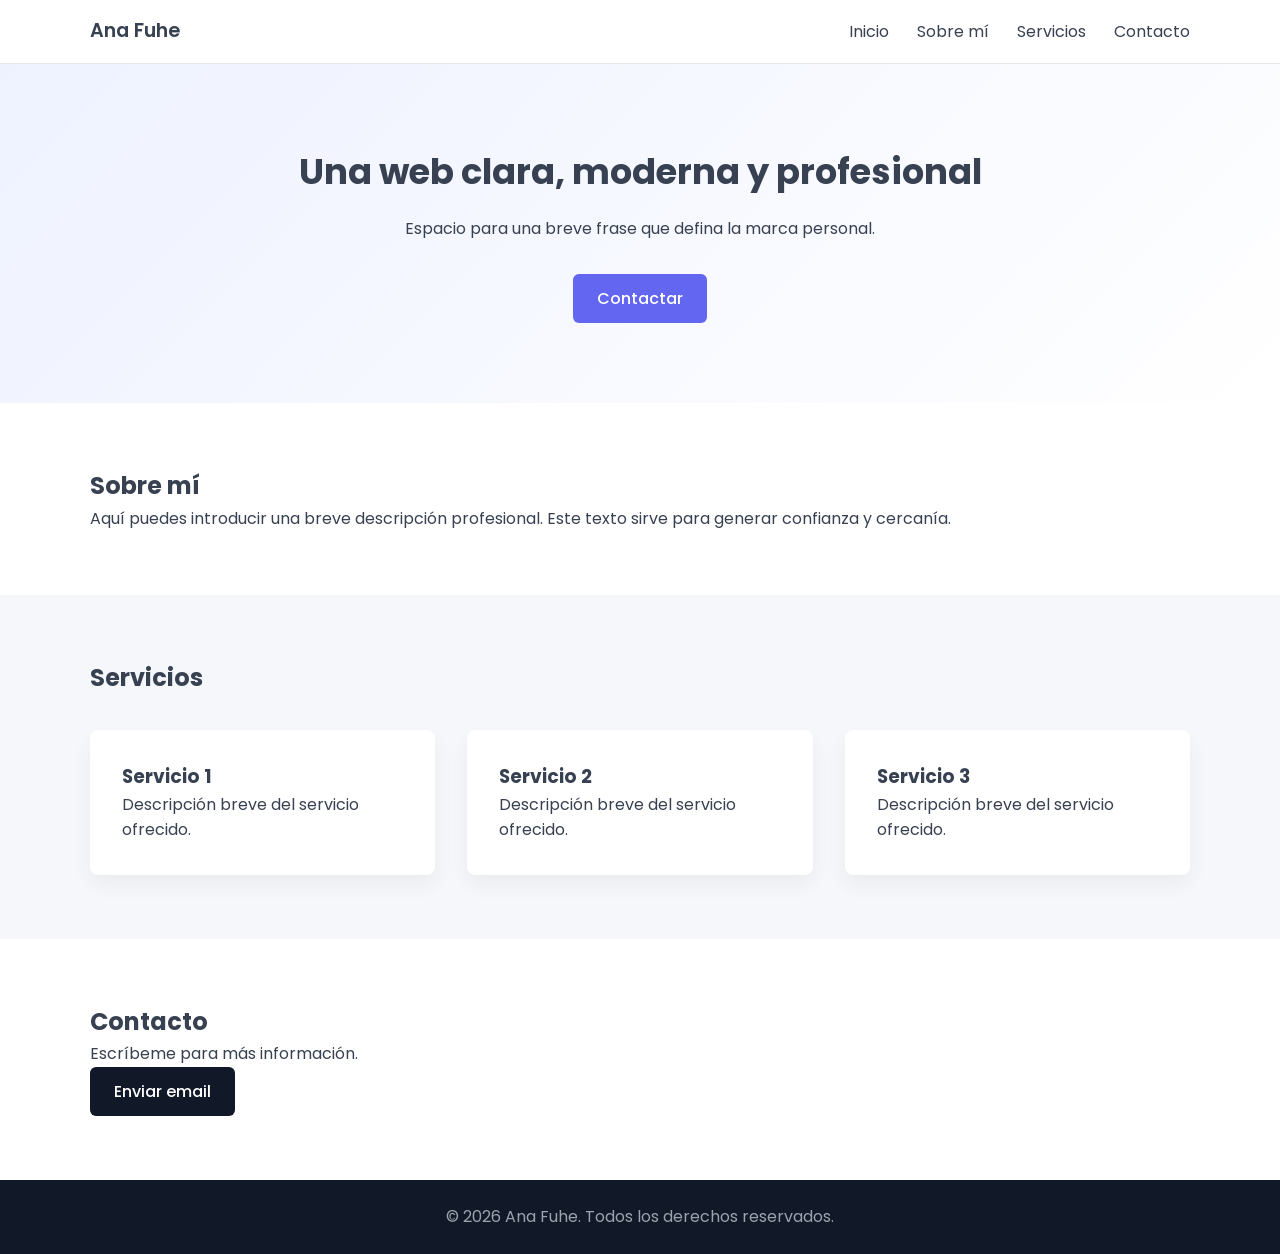
==== index.html @ 55e4b979 "First commit" ====
<!DOCTYPE html>
<html lang="es">
<head>
  <meta charset="UTF-8" />
  <meta name="viewport" content="width=device-width, initial-scale=1.0" />
  <title>Ana Fuhe</title>

  <!-- SEO básico -->
  <meta name="description" content="Página web oficial de Ana Fuhe" />

  <!-- CSS -->
  <link rel="stylesheet" href="styles.css" />

  <!-- Google Fonts -->
  <link rel="preconnect" href="https://fonts.googleapis.com">
  <link rel="preconnect" href="https://fonts.gstatic.com" crossorigin>
  <link href="https://fonts.googleapis.com/css2?family=Poppins:wght@300;400;600&display=swap" rel="stylesheet">
</head>
<body>

  <!-- Header -->
  <header class="header">
    <div class="container">
      <h1 class="logo">Ana Fuhe</h1>
      <nav class="nav">
        <a href="#inicio">Inicio</a>
        <a href="#sobre-mi">Sobre mí</a>
        <a href="#servicios">Servicios</a>
        <a href="#contacto">Contacto</a>
      </nav>
      <button class="menu-toggle" id="menuToggle">☰</button>
    </div>
  </header>

  <!-- Hero -->
  <section id="inicio" class="hero">
    <div class="container">
      <h2>Una web clara, moderna y profesional</h2>
      <p>Espacio para una breve frase que defina la marca personal.</p>
      <a href="#contacto" class="btn">Contactar</a>
    </div>
  </section>

  <!-- Sobre mí -->
  <section id="sobre-mi" class="section">
    <div class="container">
      <h2>Sobre mí</h2>
      <p>
        Aquí puedes introducir una breve descripción profesional.
        Este texto sirve para generar confianza y cercanía.
      </p>
    </div>
  </section>

  <!-- Servicios -->
  <section id="servicios" class="section alt">
    <div class="container">
      <h2>Servicios</h2>
      <div class="cards">
        <div class="card">
          <h3>Servicio 1</h3>
          <p>Descripción breve del servicio ofrecido.</p>
        </div>
        <div class="card">
          <h3>Servicio 2</h3>
          <p>Descripción breve del servicio ofrecido.</p>
        </div>
        <div class="card">
          <h3>Servicio 3</h3>
          <p>Descripción breve del servicio ofrecido.</p>
        </div>
      </div>
    </div>
  </section>

  <!-- Contacto -->
  <section id="contacto" class="section">
    <div class="container">
      <h2>Contacto</h2>
      <p>Escríbeme para más información.</p>
      <a href="mailto:contacto@anafuhe.com" class="btn secondary">
        Enviar email
      </a>
    </div>
  </section>

  <!-- Footer -->
  <footer class="footer">
    <div class="container">
      <p>© 2026 Ana Fuhe. Todos los derechos reservados.</p>
    </div>
  </footer>

  <!-- JS -->
  <script src="script.js"></script>
</body>
</html>
---- styles.css ----
:root {
  --primary: #1f2933;
  --accent: #6366f1;
  --bg: #ffffff;
  --bg-alt: #f5f7fa;
  --text: #374151;
}

* {
  box-sizing: border-box;
  margin: 0;
  padding: 0;
}

body {
  font-family: 'Poppins', sans-serif;
  color: var(--text);
  background: var(--bg);
  line-height: 1.6;
}

.container {
  width: 90%;
  max-width: 1100px;
  margin: auto;
}

.header {
  position: sticky;
  top: 0;
  background: #fff;
  border-bottom: 1px solid #e5e7eb;
  z-index: 1000;
}

.header .container {
  display: flex;
  align-items: center;
  justify-content: space-between;
  padding: 1rem 0;
}

.logo {
  font-weight: 600;
  font-size: 1.2rem;
}

.nav a {
  margin-left: 1.5rem;
  text-decoration: none;
  color: var(--text);
  font-weight: 400;
}

.nav a:hover {
  color: var(--accent);
}

.menu-toggle {
  display: none;
  font-size: 1.5rem;
  background: none;
  border: none;
  cursor: pointer;
}

.hero {
  background: linear-gradient(135deg, #eef2ff, #ffffff);
  padding: 5rem 0;
  text-align: center;
}

.hero h2 {
  font-size: 2.2rem;
  margin-bottom: 1rem;
}

.hero p {
  max-width: 600px;
  margin: auto;
  margin-bottom: 2rem;
}

.section {
  padding: 4rem 0;
}

.section.alt {
  background: var(--bg-alt);
}

.cards {
  display: grid;
  grid-template-columns: repeat(auto-fit, minmax(250px, 1fr));
  gap: 2rem;
  margin-top: 2rem;
}

.card {
  background: #fff;
  padding: 2rem;
  border-radius: 8px;
  box-shadow: 0 10px 20px rgba(0,0,0,0.05);
}

.btn {
  display: inline-block;
  padding: 0.75rem 1.5rem;
  background: var(--accent);
  color: #fff;
  border-radius: 6px;
  text-decoration: none;
  font-weight: 500;
}

.btn.secondary {
  background: #111827;
}

.footer {
  background: #111827;
  color: #9ca3af;
  text-align: center;
  padding: 1.5rem 0;
}

/* Responsive */
@media (max-width: 768px) {
  .nav {
    display: none;
    flex-direction: column;
    background: #fff;
    position: absolute;
    top: 70px;
    right: 5%;
    border: 1px solid #e5e7eb;
    padding: 1rem;
  }

  .nav.active {
    display: flex;
  }

  .menu-toggle {
    display: block;
  }
}
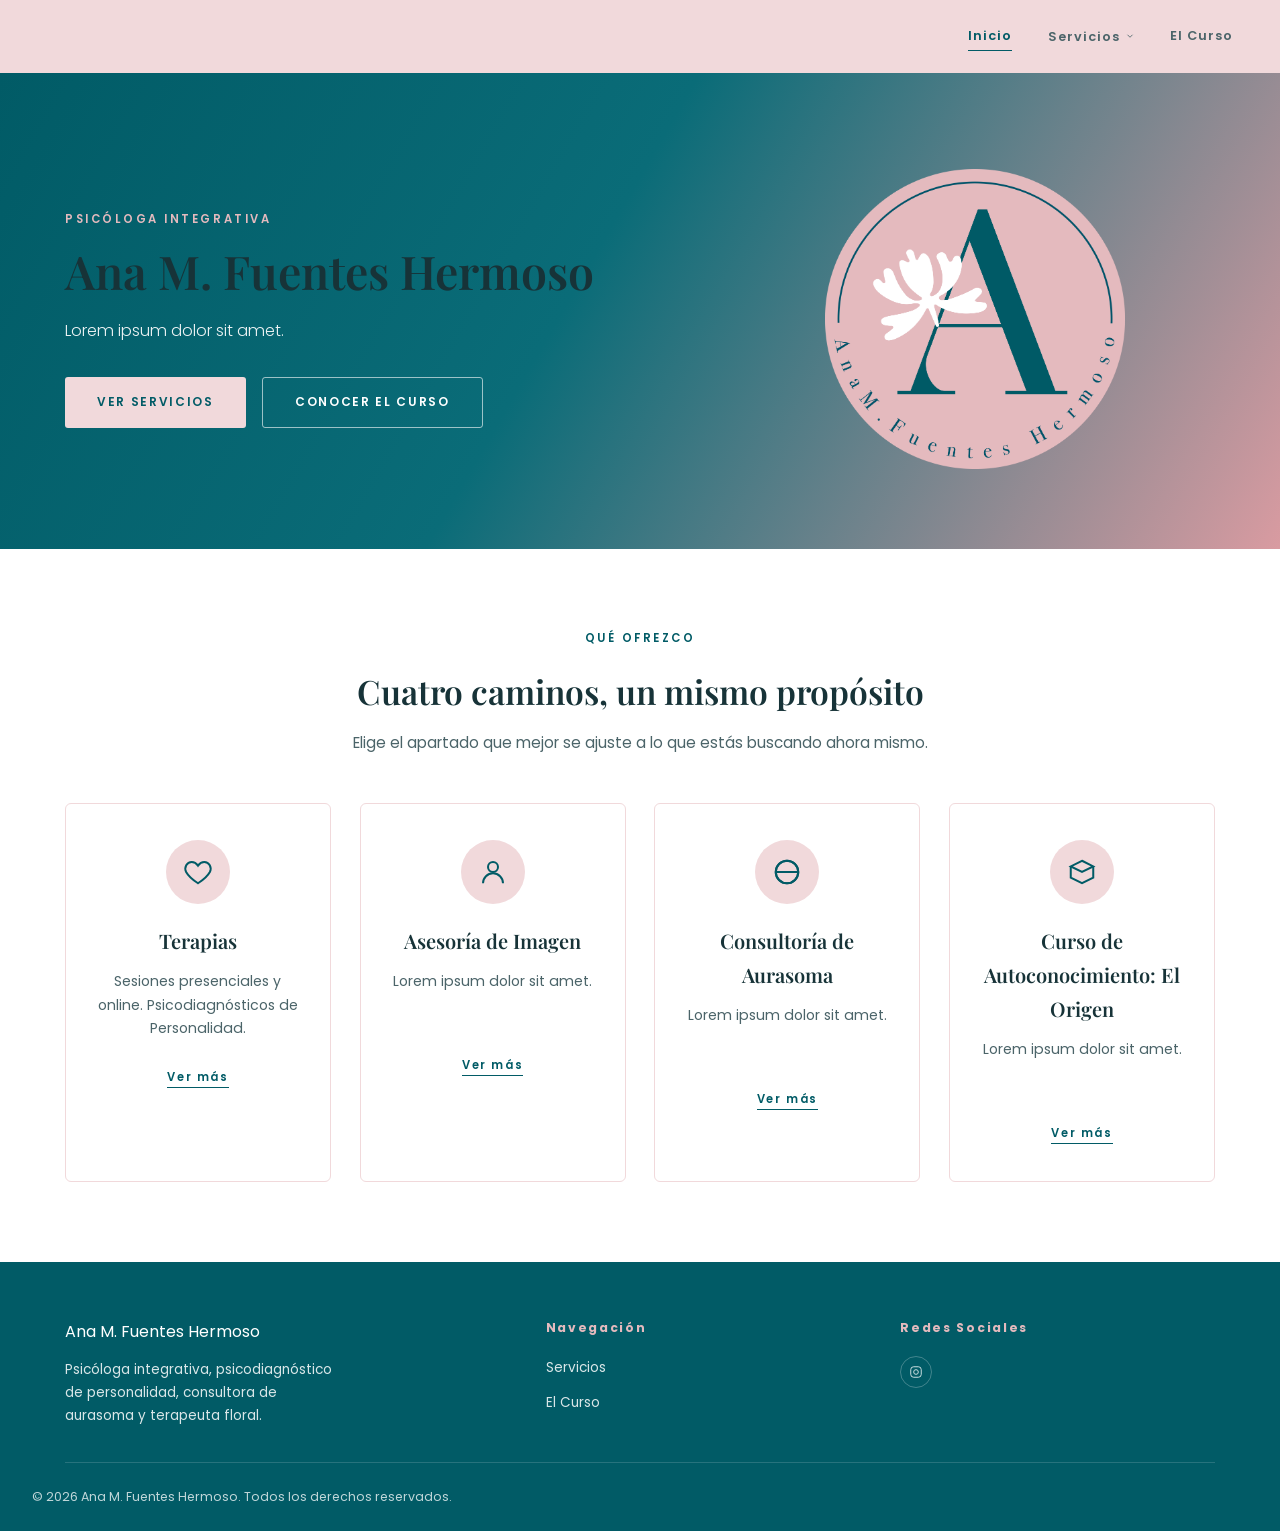
==== commit 89f12a4a: "Base code first commit Primera versión del código" ====
--- a/index.html
+++ b/index.html
@@ -1,97 +1,140 @@
-<!DOCTYPE html>
-<html lang="es">
-<head>
-  <meta charset="UTF-8" />
-  <meta name="viewport" content="width=device-width, initial-scale=1.0" />
-  <title>Ana Fuhe</title>
-
-  <!-- SEO básico -->
-  <meta name="description" content="Página web oficial de Ana Fuhe" />
-
-  <!-- CSS -->
-  <link rel="stylesheet" href="styles.css" />
-
-  <!-- Google Fonts -->
-  <link rel="preconnect" href="https://fonts.googleapis.com">
-  <link rel="preconnect" href="https://fonts.gstatic.com" crossorigin>
-  <link href="https://fonts.googleapis.com/css2?family=Poppins:wght@300;400;600&display=swap" rel="stylesheet">
-</head>
-<body>
-
-  <!-- Header -->
-  <header class="header">
-    <div class="container">
-      <h1 class="logo">Ana Fuhe</h1>
-      <nav class="nav">
-        <a href="#inicio">Inicio</a>
-        <a href="#sobre-mi">Sobre mí</a>
-        <a href="#servicios">Servicios</a>
-        <a href="#contacto">Contacto</a>
-      </nav>
-      <button class="menu-toggle" id="menuToggle">☰</button>
-    </div>
-  </header>
-
-  <!-- Hero -->
-  <section id="inicio" class="hero">
-    <div class="container">
-      <h2>Una web clara, moderna y profesional</h2>
-      <p>Espacio para una breve frase que defina la marca personal.</p>
-      <a href="#contacto" class="btn">Contactar</a>
-    </div>
-  </section>
-
-  <!-- Sobre mí -->
-  <section id="sobre-mi" class="section">
-    <div class="container">
-      <h2>Sobre mí</h2>
-      <p>
-        Aquí puedes introducir una breve descripción profesional.
-        Este texto sirve para generar confianza y cercanía.
-      </p>
-    </div>
-  </section>
-
-  <!-- Servicios -->
-  <section id="servicios" class="section alt">
-    <div class="container">
-      <h2>Servicios</h2>
-      <div class="cards">
-        <div class="card">
-          <h3>Servicio 1</h3>
-          <p>Descripción breve del servicio ofrecido.</p>
-        </div>
-        <div class="card">
-          <h3>Servicio 2</h3>
-          <p>Descripción breve del servicio ofrecido.</p>
-        </div>
-        <div class="card">
-          <h3>Servicio 3</h3>
-          <p>Descripción breve del servicio ofrecido.</p>
-        </div>
-      </div>
-    </div>
-  </section>
-
-  <!-- Contacto -->
-  <section id="contacto" class="section">
-    <div class="container">
-      <h2>Contacto</h2>
-      <p>Escríbeme para más información.</p>
-      <a href="mailto:contacto@anafuhe.com" class="btn secondary">
-        Enviar email
-      </a>
-    </div>
-  </section>
-
-  <!-- Footer -->
-  <footer class="footer">
-    <div class="container">
-      <p>© 2026 Ana Fuhe. Todos los derechos reservados.</p>
-    </div>
-  </footer>
-
-  <!-- JS -->
-  <script src="script.js"></script>
-</body>
-</html>
+<!DOCTYPE html>
+<html lang="es">
+<head>
+  <meta charset="UTF-8">
+  <meta name="viewport" content="width=device-width, initial-scale=1.0">
+  <title>Ana M. Fuentes Hermoso</title>
+  <link rel="stylesheet" href="assets/style.css">
+
+  <!-- Favicon de la pestaña del navegador --> 
+  <link rel="apple-touch-icon" sizes="180x180" href="./favicon/apple-touch-icon.png">
+  <link rel="icon" type="image/png" sizes="32x32" href="./favicon/favicon-32x32.png">
+  <link rel="icon" type="image/png" sizes="16x16" href="./favicon/favicon-16x16.png">
+  <link rel="manifest" href="./favicon/site.webmanifest">
+</head>
+<body>
+
+<header>
+  <nav class="nav">
+    <!-- <a href="index.html" class="logo">Ana M. Fuentes Hermoso</a> -->
+    <a href="index.html" class="logo-slot" aria-label="Inicio"></a>
+    <span class="logo-icon"><svg viewBox="0 0 40 40" width="30" height="30"></svg></span>
+
+    <ul class="nav-links" id="navLinks">
+      <li class="active"><a href="index.html">Inicio</a></li>
+      <li class="has-dropdown">
+        <a href="servicios.html">Servicios <svg viewBox="0 0 24 24" stroke="currentColor" stroke-width="2" fill="none"><path d="M6 9l6 6 6-6"/></svg></a>
+        <ul class="dropdown">
+          <li><a href="terapias.html">Terapias</a></li>
+          <li><a href="asesoria-imagen.html">Asesoría de Imagen</a></li>
+          <li><a href="aurasoma.html">Consultoría de Aurasoma</a></li>
+        </ul>
+      </li>
+      <li><a href="curso.html">El Curso</a></li>
+      <!-- <li><a href="#contacto">Contacto</a></li> -->
+    </ul>
+    <button class="burger" id="burger"><span></span><span></span><span></span></button>
+  </nav>
+</header>
+
+<!-- HERO INICIO-->
+<section class="home-hero">
+  <div class="home-hero-inner">
+    <div>
+      <span class="eyebrow" style="color:var(--pink);">Psicóloga integrativa</span>
+      <h1>Ana M. Fuentes Hermoso </h1>
+      <p>Lorem ipsum dolor sit amet.</p>
+      <div class="hero-actions">
+        <a href="servicios.html" class="btn btn-light">Ver Servicios</a>
+        <a href="curso.html" class="btn btn-outline">Conocer El Curso</a>
+      </div>
+    </div>
+    <div class="hero-art">
+      <!-- LOGO EN PÁGINA DE INICIO -->
+      <!--<svg viewBox="0 0 300 300" width="80%">-->
+        <div class="hero-logo">
+          <img src="./assets/Logo.png" class="logo-img"></img>
+        </div>
+        
+        <!-- <circle cx="150" cy="150" r="120" fill="none" stroke="#FFFFFF" stroke-width="1" opacity=".5"/>
+        <circle cx="150" cy="150" r="85" fill="none" stroke="#E4BABE" stroke-width="1.5" opacity=".8"/>
+        <circle cx="150" cy="150" r="50" fill="#E4BABE" opacity=".9"/>
+        <circle cx="150" cy="150" r="20" fill="#FFFFFF"/> -->
+      <!-- </svg> -->
+    </div>
+  </div>
+</section>
+
+<!-- QUÉ OFREZCO -->
+<section>
+  <div class="section-title">
+    <span class="eyebrow">Qué ofrezco</span>
+    <h2>Cuatro caminos, un mismo propósito</h2>
+    <p>Elige el apartado que mejor se ajuste a lo que estás buscando ahora mismo.</p>
+  </div>
+  <div class="cards-grid">
+    <div class="service-card">
+      <div class="service-icon"><svg viewBox="0 0 24 24"><path d="M12 21s-7-4.5-9.5-9C.7 8.4 3 4 7 4c2 0 3.6 1 5 3 1.4-2 3-3 5-3 4 0 6.3 4.4 4.5 8-2.5 4.5-9.5 9-9.5 9z"/></svg></div>
+      <h3>Terapias</h3>
+      <p>Sesiones presenciales y online. Psicodiagnósticos de Personalidad.</p>
+      <a href="terapias.html" class="link">Ver más</a>
+    </div>
+    <div class="service-card">
+      <div class="service-icon"><svg viewBox="0 0 24 24"><circle cx="12" cy="8" r="4"/><path d="M4 21c0-4.4 3.6-8 8-8s8 3.6 8 8"/></svg></div>
+      <h3>Asesoría de Imagen</h3>
+      <p>Lorem ipsum dolor sit amet.</p>
+      <a href="asesoria-imagen.html" class="link">Ver más</a>
+    </div>
+    <div class="service-card">
+      <div class="service-icon"><svg viewBox="0 0 24 24"><circle cx="12" cy="12" r="9"/><path d="M12 3a9 9 0 0 1 0 18 9 9 0 0 1 0-18z"/><path d="M3 12h18"/></svg></div>
+      <h3>Consultoría de Aurasoma</h3>
+      <p>Lorem ipsum dolor sit amet.</p>
+      <a href="aurasoma.html" class="link">Ver más</a>
+    </div>
+    <div class="service-card">
+      <div class="service-icon"><svg viewBox="0 0 24 24"><path d="M12 3l9 4.5-9 4.5-9-4.5L12 3z"/><path d="M3 7.5v9L12 21l9-4.5v-9"/></svg></div>
+      <h3>Curso de Autoconocimiento: El Origen</h3>
+      <p>Lorem ipsum dolor sit amet.</p>
+      <a href="curso.html" class="link">Ver más</a>
+    </div>
+  </div>
+</section>
+
+<!-- CTA -->
+<!-- <section class="cta-banner" id="contacto">
+  <h2>¿No sabes por dónde empezar?</h2>
+  <p>Escríbenos y te ayudamos a encontrar el servicio que mejor se adapta a tu momento actual.</p>
+  <a href="mailto:hola@nombreespacio.com" class="btn btn-light">Escríbenos</a>
+</section> -->
+
+<!-- PIE DE PÁGINA -->
+<footer>
+  <div class="footer-grid">
+    <div class="footer-brand">
+      <div class="logo">Ana M. Fuentes Hermoso </div>
+      <p>Psicóloga integrativa, psicodiagnóstico de personalidad, consultora de aurasoma y terapeuta floral.</p>
+    </div>
+    <div class="foot-col">
+      <h4>Navegación</h4>
+      <a href="servicios.html">Servicios</a>
+      <a href="curso.html">El Curso</a>
+      <!-- <a href="#contacto">Contacto</a> -->
+    </div>
+    <div class="foot-col">
+      <h4>Redes Sociales</h4>
+      <div class="foot-social">
+        <a href="https://www.instagram.com/anafuhe.psicologa.integrativa/" aria-label="Instagram"><svg viewBox="0 0 24 24" stroke-width="1.6"><rect x="3" y="3" width="18" height="18" rx="5"/><circle cx="12" cy="12" r="4"/></svg></a>
+      </div>
+    </div>
+  </div>
+  <div class="foot-bottom">
+    <span>&copy; 2026 Ana M. Fuentes Hermoso. Todos los derechos reservados.</span>
+    <!-- <div class="foot-social">
+      <a href="#" aria-label="Instagram"><svg viewBox="0 0 24 24" stroke-width="1.6"><rect x="3" y="3" width="18" height="18" rx="5"/><circle cx="12" cy="12" r="4"/></svg></a>
+    </div> -->
+  </div>
+</footer>
+
+<script src="assets/script.js"></script>
+</body>
+</html>
--- a/assets/style.css
+++ b/assets/style.css
@@ -0,0 +1,906 @@
+@import url('https://fonts.googleapis.com/css2?family=Playfair+Display:ital,wght@0,500;0,600;1,500&family=Poppins:wght@300;400;500;600&display=swap');
+
+:root {
+  --teal: #015B66;
+  --pink: #E4BABE;
+  --white: #FFFFFF;
+  --pink-soft: #F1D9DB;
+  --pink-deep: #D99BA1;
+  --ink: #173338;
+  --ink-soft: #4B6469;
+  --font-serif: 'Playfair Display', Georgia, serif;
+  --font-sans: 'Poppins', 'Segoe UI', Arial, sans-serif;
+}
+
+* {
+  box-sizing: border-box;
+  margin: 0;
+  padding: 0;
+}
+
+html {
+  scroll-behavior: smooth;
+}
+
+body {
+  font-family: var(--font-sans);
+  color: var(--ink);
+  background: var(--white);
+  line-height: 1.7;
+  overflow-x: hidden;
+}
+
+.logo-img {
+  width: 300px;
+  height: 300px;
+  float: left;
+  margin-left: 5%;
+  /* margin-top: 4.5px; */
+  /* margin-bottom: auto; */
+}
+
+/* img, */
+svg {
+  display: block;
+  max-width: 100%;
+}
+
+a {
+  text-decoration: none;
+  color: inherit;
+}
+
+ul {
+  list-style: none;
+}
+
+button {
+  font-family: inherit;
+  cursor: pointer;
+  border: none;
+}
+
+h1,
+h2,
+h3 {
+  font-family: var(--font-serif);
+  font-weight: 600;
+  color: var(--ink);
+}
+
+.wrap {
+  max-width: 1150px;
+  margin: 0 auto;
+  padding: 0 2rem;
+}
+
+.eyebrow {
+  letter-spacing: .22em;
+  font-size: .72rem;
+  font-weight: 600;
+  color: var(--teal);
+  text-transform: uppercase;
+  display: block;
+  margin-bottom: .9rem;
+}
+
+.btn {
+  display: inline-flex;
+  align-items: center;
+  gap: .5rem;
+  padding: .9rem 2rem;
+  border-radius: 3px;
+  font-size: .75rem;
+  letter-spacing: .14em;
+  text-transform: uppercase;
+  font-weight: 600;
+  transition: all .25s ease;
+}
+
+.btn-primary {
+  background: var(--teal);
+  color: var(--white);
+}
+
+.btn-primary:hover {
+  background: #023f47;
+  transform: translateY(-2px);
+}
+
+.btn-light {
+  background: var(--pink-soft);
+  color: var(--teal);
+}
+
+.btn-light:hover {
+  background: var(--teal);
+  color: var(--white);
+}
+
+.btn-outline {
+  background: transparent;
+  color: var(--white);
+  border: 1px solid rgba(255, 255, 255, .6);
+}
+
+.btn-outline:hover {
+  background: var(--white);
+  color: var(--teal);
+}
+
+/* ===== HEADER / NAV ===== */
+header {
+  background: var(--pink-soft);
+  position: sticky;
+  top: 0;
+  z-index: 100;
+  height: var(--header-h);
+  display: flex;
+  align-items: center;
+}
+
+.nav {
+  display: flex;
+  align-items: center;
+  justify-content: space-between;
+  width: 100%;
+  max-width: 1250px;
+  margin: 0 auto;
+  padding: 1.2rem 2rem;
+}
+
+/* .logo {
+  font-family: var(--font-serif);
+  font-size: 1.5rem;
+  letter-spacing: .06em;
+  color: var(--teal);
+} */
+
+/* Header logo in all pages */
+#logo { 
+  width: 50px;
+  /* height: 81px; */
+  float: left;
+  /* margin-left: 5%; */
+  margin-top: 4.5px;
+  margin-bottom: auto;
+}
+
+/************************************************************************************* new part */
+ /* Logo: empty at the top of the page, appears only once scrolled past the hero */
+.logo-slot {
+    display: flex;
+    align-items: center;
+    min-width: 40px;
+    min-height: 34px;
+}
+
+.logo-slot .logo-icon {
+    display: flex;
+    align-items: center;
+    opacity: 0;
+    transform: scale(.8);
+    transition: opacity .3s ease, transform .3s ease;
+}
+
+header.scrolled .logo-slot .logo-icon {
+    opacity: 1;
+    transform: scale(1);
+}
+/************************************************************************************* end new part */
+
+.nav-links {
+  display: flex;
+  align-items: center;
+  gap: 2.2rem;
+  font-size: .8rem;
+  letter-spacing: .08em;
+  font-weight: 600;
+  color: var(--ink-soft);
+}
+
+.nav-links>li {
+  position: relative;
+}
+
+.nav-links a {
+  position: relative;
+  padding: .4rem 0;
+}
+
+.nav-links>li>a::after {
+  content: '';
+  position: absolute;
+  left: 0;
+  bottom: 0;
+  width: 0;
+  height: 1px;
+  background: var(--teal);
+  transition: width .25s ease;
+}
+
+.nav-links>li>a:hover::after,
+.nav-links>li.active>a::after {
+  width: 100%;
+}
+
+.nav-links>li.active>a {
+  color: var(--teal);
+}
+
+.has-dropdown>a {
+  display: flex;
+  align-items: center;
+  gap: .3rem;
+}
+
+.has-dropdown>a svg {
+  width: 10px;
+  height: 10px;
+  transition: transform .2s;
+}
+
+.dropdown {
+  position: absolute;
+  top: 100%;
+  left: 0;
+  background: var(--white);
+  min-width: 230px;
+  border-radius: 6px;
+  box-shadow: 0 18px 40px rgba(1, 91, 102, .15);
+  padding: .6rem;
+  opacity: 0;
+  visibility: hidden;
+  transform: translateY(8px);
+  transition: opacity .2s ease, visibility .2s ease, transform .2s ease;
+}
+
+/* Desktop dropdown visibility is now controlled purely via JS (mouseenter/mouseleave
+  adding/removing .open) instead of :hover — hovering re-triggered right after a
+  page navigation because the cursor stayed over the same spot in the fixed header. */
+.has-dropdown.open>.dropdown {
+  opacity: 1;
+  visibility: visible;
+  transform: translateY(0);
+}
+
+.has-dropdown:open>a svg {
+  transform: rotate(180deg);
+}
+
+.dropdown li a {
+  display: block;
+  padding: .7rem .9rem;
+  border-radius: 4px;
+  font-size: .8rem;
+  color: var(--ink);
+}
+
+.dropdown li a:hover {
+  background: var(--pink-soft);
+  color: var(--teal);
+}
+
+.burger {
+  display: none;
+  flex-direction: column;
+  gap: 5px;
+  /* background: none; */
+  padding: .5rem;
+  margin: -.5rem;
+}
+/* NEW PART************************************************************************ */
+.burger span {
+  width: 24px;
+  height: 2px;
+  background: var(--teal);
+  display: block;
+  transition: transform .25s ease, opacity .25s ease;
+}
+
+.burger.open span:nth-child(1) {
+    transform: translateY(7px) rotate(45deg);
+}
+
+.burger.open span:nth-child(2) {
+    opacity: 0;
+}
+
+.burger.open span:nth-child(3) {
+    transform: translateY(-7px) rotate(-45deg);
+}
+/* END NEW PART************************************************************************ */
+
+/* ===== PAGE HERO (interior pages) ===== */
+.page-hero {
+  background: linear-gradient(120deg, var(--teal) 0%, #0a6c78 55%, var(--pink-deep) 100%);
+  color: var(--white);
+  padding: 4.5rem 2rem 4rem;
+  text-align: center;
+}
+
+.breadcrumb {
+  font-size: .75rem;
+  letter-spacing: .06em;
+  opacity: .85;
+  margin-bottom: 1rem;
+  display: flex;
+  justify-content: center;
+  gap: .5rem;
+}
+
+.breadcrumb a {
+  border-bottom: 1px solid rgba(255, 255, 255, .4);
+}
+
+.page-hero h1 {
+  font-size: 2.5rem;
+  margin-bottom: .9rem;
+}
+
+.page-hero p {
+  max-width: 560px;
+  margin: 0 auto;
+  opacity: .92;
+  font-weight: 300;
+}
+
+/* ===== HOME HERO ===== */
+.home-hero {
+  position: relative;
+  background: linear-gradient(120deg, var(--teal) 0%, #0a6c78 45%, var(--pink-deep) 100%);
+  color: var(--white);
+  padding: 6rem 2rem 5rem;
+  overflow: hidden;
+}
+
+.home-hero-inner {
+  max-width: 1150px;
+  margin: 0 auto;
+  display: grid;
+  grid-template-columns: 1.1fr .9fr;
+  align-items: center;
+  gap: 3rem;
+}
+
+.home-hero h1 {
+  font-size: 2.9rem;
+  line-height: 1.2;
+  margin-bottom: 1.1rem;
+}
+
+.home-hero p {
+  font-size: 1.02rem;
+  opacity: .92;
+  font-weight: 300;
+  margin-bottom: 2rem;
+  max-width: 480px;
+}
+
+.hero-actions { /* BOTONES DEL INICIO */
+  display: flex;
+  gap: 1rem;
+  flex-wrap: wrap;
+  margin-top: 1.5rem;
+}
+
+.hero-art {
+  display: flex;
+  align-items: center;
+  justify-content: center;
+}
+
+/* ********************new part**************************************************** */
+.hero-logo {
+    display: flex;
+    flex-direction: column;
+    align-items: center;
+    gap: 1rem;
+}
+
+.hero-logo-name {
+    font-family: var(--font-serif);
+    color: var(--white);
+    font-size: 1.5rem;
+    letter-spacing: .25em;
+    text-align: center;
+}
+/* ********************end new part**************************************************** */
+
+/* ===== SECTION GENERIC ===== */
+section {
+  padding: 5rem 2rem;
+}
+
+.section-tinted {
+  background: var(--pink);
+}
+
+.section-soft {
+  background: var(--pink-soft);
+}
+
+.section-title {
+  text-align: center;
+  max-width: 640px;
+  margin: 0 auto 3rem;
+}
+
+.section-title h2 {
+  font-size: 2.1rem;
+  margin-bottom: .6rem;
+}
+
+.section-title p {
+  color: var(--ink-soft);
+  font-size: .95rem;
+}
+
+/* ===== SERVICE CARDS (home + servicios overview) ===== */
+.cards-grid {
+  display: grid;
+  grid-template-columns: repeat(auto-fit, minmax(240px, 1fr));
+  gap: 1.8rem;
+  max-width: 1150px;
+  margin: 0 auto;
+}
+
+.service-card {
+  background: var(--white);
+  border: 1px solid var(--pink-soft);
+  border-radius: 6px;
+  padding: 2.2rem 1.8rem;
+  text-align: center;
+  transition: transform .3s ease, box-shadow .3s ease;
+}
+
+.service-card:hover {
+  transform: translateY(-6px);
+  box-shadow: 0 20px 40px rgba(1, 91, 102, .14);
+}
+
+.service-icon {
+  width: 64px;
+  height: 64px;
+  margin: 0 auto 1.3rem;
+  border-radius: 50%;
+  background: var(--pink-soft);
+  display: flex;
+  align-items: center;
+  justify-content: center;
+}
+
+.service-icon svg {
+  width: 30px;
+  height: 30px;
+  stroke: var(--teal);
+  fill: none;
+  stroke-width: 1.6;
+}
+
+.service-card h3 {
+  font-size: 1.25rem;
+  margin-bottom: .7rem;
+}
+
+.service-card p {
+  font-size: .88rem;
+  color: var(--ink-soft);
+  margin-bottom: 1.3rem;
+  min-height: 60px;
+}
+
+.service-card .link {
+  font-size: .72rem;
+  letter-spacing: .14em;
+  font-weight: 600;
+  color: var(--teal);
+  border-bottom: 1px solid var(--teal);
+  padding-bottom: 2px;
+}
+
+/* ===== CONTENT BLOCKS (interior pages) ===== */
+.content-block {
+  max-width: 900px;
+  margin: 0 auto;
+  display: grid;
+  grid-template-columns: 1fr 1fr;
+  gap: 3rem;
+  align-items: center;
+  padding: 4.5rem 2rem;
+}
+
+.content-block.reverse {
+  direction: rtl;
+}
+
+.content-block.reverse>* {
+  direction: ltr;
+}
+
+.content-block h2 {
+  font-size: 1.9rem;
+  margin-bottom: 1rem;
+}
+
+.content-block p {
+  color: var(--ink-soft);
+  font-size: .95rem;
+}
+
+.content-art {
+  background: linear-gradient(150deg, var(--teal), var(--pink-deep));
+  border-radius: 0 0 160px 160px / 0 0 120px 120px;
+  height: 300px;
+  display: flex;
+  align-items: center;
+  justify-content: center;
+}
+
+.content-art svg {
+  width: 55%;
+}
+
+.benefit-list {
+  max-width: 800px;
+  margin: 0 auto;
+  display: grid;
+  grid-template-columns: repeat(auto-fit, minmax(220px, 1fr));
+  gap: 1.6rem;
+}
+
+.benefit-item {
+  background: var(--white);
+  border: 1px solid var(--pink-soft);
+  border-radius: 6px;
+  padding: 1.6rem;
+}
+
+.benefit-item h4 {
+  font-size: 1rem;
+  margin-bottom: .5rem;
+  color: var(--teal);
+}
+
+.benefit-item p {
+  font-size: .85rem;
+  color: var(--ink-soft);
+}
+
+/* ===== CURSO MODULES ===== */
+.modules {
+  max-width: 850px;
+  margin: 0 auto;
+  display: flex;
+  flex-direction: column;
+  gap: 1rem;
+}
+
+.module {
+  display: flex;
+  align-items: flex-start;
+  gap: 1.3rem;
+  background: var(--white);
+  border: 1px solid var(--pink-soft);
+  border-radius: 6px;
+  padding: 1.4rem 1.6rem;
+}
+
+.module .num {
+  font-family: var(--font-serif);
+  font-size: 1.3rem;
+  color: var(--teal);
+  font-weight: 600;
+  min-width: 36px;
+}
+
+.module h4 {
+  font-size: 1.02rem;
+  margin-bottom: .35rem;
+}
+
+.module p {
+  font-size: .85rem;
+  color: var(--ink-soft);
+}
+
+/* ===== CTA BANNER ===== */
+.cta-banner {
+  background: linear-gradient(120deg, var(--teal), var(--pink-deep));
+  color: var(--white);
+  text-align: center;
+  padding: 4rem 2rem;
+  border-radius: 0;
+}
+
+.cta-banner h2 {
+  color: var(--white);
+  font-size: 1.9rem;
+  margin-bottom: .8rem;
+}
+
+.cta-banner p {
+  opacity: .92;
+  max-width: 520px;
+  margin: 0 auto 1.8rem;
+  font-weight: 300;
+}
+
+/* ===== FOOTER ===== */
+footer {
+  background: var(--teal);
+  color: var(--white);
+  padding: 3.5rem 2rem 1.5rem;
+}
+
+.footer-grid {
+  display: grid;
+  grid-template-columns: 1.4fr 1fr 1fr;
+  gap: 2.5rem;
+  max-width: 1150px;
+  margin: 0 auto;
+  padding-bottom: 2.2rem;
+  border-bottom: 1px solid rgba(255, 255, 255, .15);
+}
+
+.footer-brand .logo {
+  color: var(--white);
+  margin-bottom: .8rem;
+}
+
+.footer-brand p {
+  font-size: .85rem;
+  opacity: .85;
+  max-width: 280px;
+}
+
+.foot-col h4 {
+  font-size: .76rem;
+  letter-spacing: .14em;
+  margin-bottom: 1.1rem;
+  color: var(--pink);
+}
+
+.foot-col a {
+  display: block;
+  font-size: .85rem;
+  opacity: .85;
+  margin-bottom: .75rem;
+}
+
+.foot-col a:hover {
+  opacity: 1;
+  text-decoration: underline;
+}
+
+.foot-bottom {
+  display: flex;
+  justify-content: space-between;
+  align-items: center;
+  padding-top: 1.4rem;
+  font-size: .78rem;
+  opacity: .75;
+  flex-wrap: wrap;
+  gap: 1rem;
+}
+
+.foot-social {
+  display: flex;
+  gap: .7rem;
+}
+
+.foot-social a {
+  width: 32px;
+  height: 32px;
+  border-radius: 50%;
+  border: 1px solid rgba(255, 255, 255, .3);
+  display: flex;
+  align-items: center;
+  justify-content: center;
+}
+
+.foot-social svg {
+  width: 14px;
+  height: 14px;
+  stroke: var(--white);
+  fill: none;
+}
+
+/* ===== RESPONSIVE ===== */
+@media (max-width:860px) {
+  .nav-links {
+    display: none;
+    position: absolute;
+    top: var(--header-h);
+    left: 0;
+    right: 0;
+    background: var(--pink-soft);
+    flex-direction: column;
+    align-items: flex-start;
+    padding: 1.5rem 2rem;
+    gap: 1rem;
+    max-height: calc(100vh - var(--header-h));
+    overflow-y: auto;
+    box-shadow: 0 12px 24px rgba(1, 91, 102, .12);
+  }
+
+  .nav-links.open {
+    display: flex;
+  }
+
+  .nav-links>li {
+    width: 100%;
+  }
+
+  .nav-links>li>a {
+    width: 100%;
+    padding: .7rem 0;
+  }
+
+  /* .dropdown {
+    position: static;
+    box-shadow: none;
+    opacity: 1;
+    visibility: visible;
+    transform: none;
+    display: none;
+    margin-top: .5rem;
+    padding-left: .5rem;
+  }
+
+  .has-dropdown.open .dropdown {
+    display: block;
+  } 
+
+  .burger {
+    display: flex;
+  }
+
+  .home-hero-inner {
+    grid-template-columns: 1fr;
+    text-align: center;
+  }
+
+  .home-hero p {
+    margin: 0 auto 2rem;
+  }
+
+  .hero-actions {
+    justify-content: center;
+  }
+
+  .content-block {
+    grid-template-columns: 1fr;
+    text-align: center;
+  }
+
+  .content-block.reverse {
+    direction: ltr;
+  }
+
+  .footer-grid {
+    grid-template-columns: 1fr;
+  }
+}*/
+
+ .dropdown {
+        position: static;
+        box-shadow: none;
+        opacity: 1;
+        visibility: visible;
+        transform: none;
+        display: none;
+        margin-top: .2rem;
+        padding-left: .5rem;
+        width: 100%;
+    }
+
+    .has-dropdown.open>.dropdown {
+        display: block;
+					   
+    }
+
+    .burger {
+        display: flex;
+    }
+
+    .home-hero-inner {
+        grid-template-columns: 1fr;
+        text-align: center;
+    }
+
+    .home-hero p {
+        margin: 0 auto 1.8rem;
+					   
+    }
+
+    .hero-actions {
+        justify-content: center;
+    }
+
+    .content-block {
+        grid-template-columns: 1fr;
+        text-align: center;
+    }
+
+    .content-block.reverse {
+        direction: ltr;
+    }
+
+    .footer-grid {
+        grid-template-columns: 1fr;
+        text-align: left;
+    }
+}
+
+@media (max-width:560px) {
+    :root {
+        --header-h: 64px;
+    }
+
+    .nav {
+        padding: 0 1.1rem;
+    }
+
+    .home-hero {
+        padding: 3rem 1.1rem 3rem;
+    }
+
+    .home-hero h1 {
+        font-size: 1.85rem;
+    }
+
+    .home-hero p {
+        font-size: .92rem;
+    }
+
+    .page-hero {
+        padding: 3rem 1.1rem 2.6rem;
+    }
+
+    .page-hero h1 {
+        font-size: 1.8rem;
+    }
+
+    section {
+        padding: 3.2rem 1.1rem;
+    }
+
+    .section-title h2 {
+        font-size: 1.55rem;
+    }
+
+    .content-block {
+        padding: 2.8rem 1.1rem;
+        gap: 1.8rem;
+    }
+
+    .content-art {
+        height: 200px;
+    }
+
+    .cta-banner h2 {
+        font-size: 1.4rem;
+    }
+
+    .hero-logo-name {
+        font-size: 1.2rem;
+        letter-spacing: .18em;
+    }
+
+    .footer-grid {
+        gap: 1.6rem;
+    }
+}
+
+@media (max-width:380px) {
+    .hero-actions {
+        flex-direction: column;
+        width: 100%;
+    }
+
+    .hero-actions .btn {
+        justify-content: center;
+        width: 100%;
+    }
+}
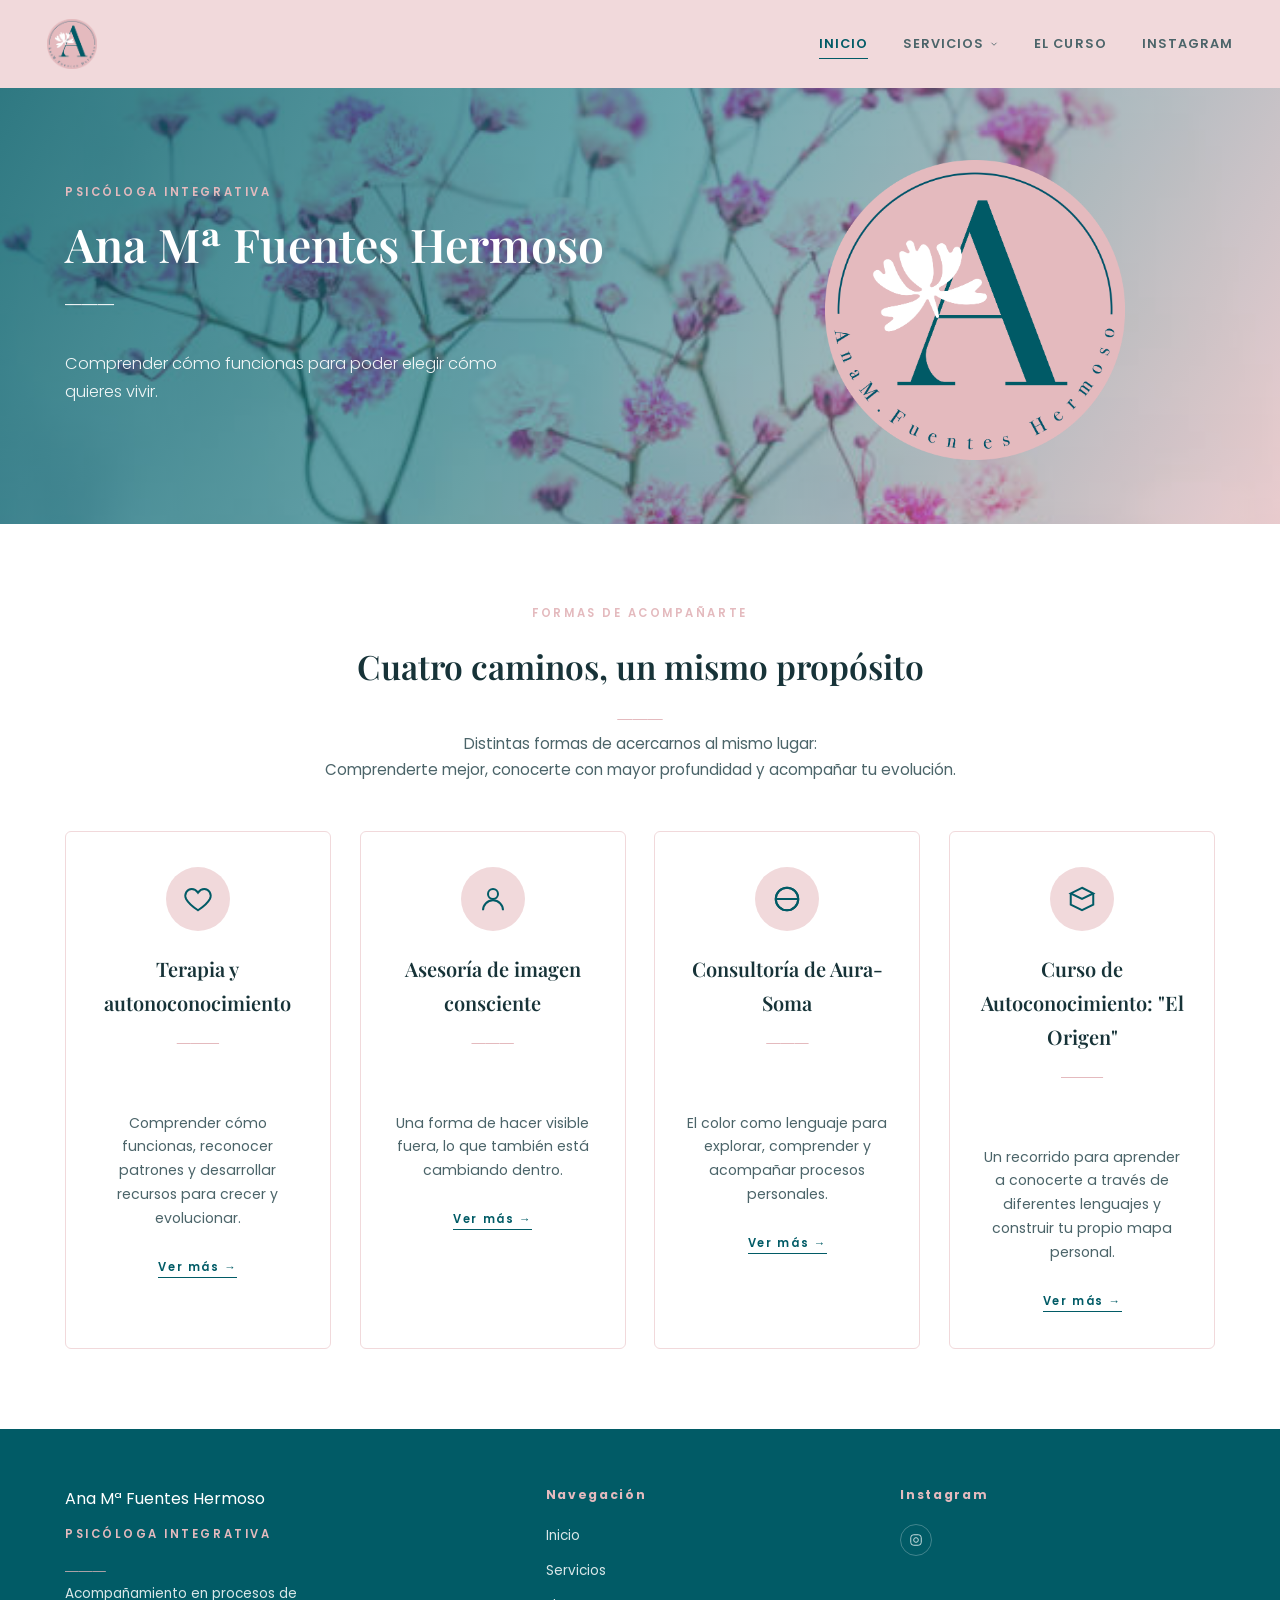
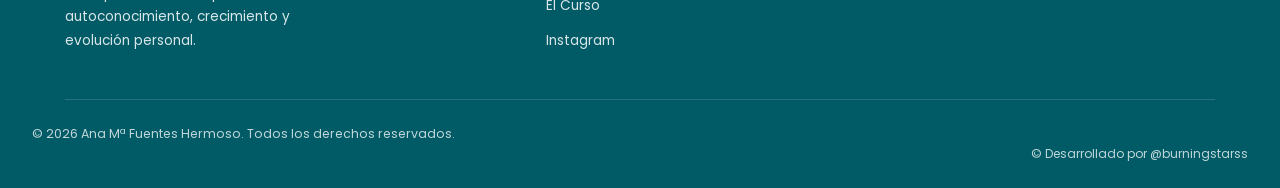
==== commit 1891634e: "Modificación casi terminada de index y alguna modificación de styles + js" ====
--- a/index.html
+++ b/index.html
@@ -3,7 +3,7 @@
 <head>
   <meta charset="UTF-8">
   <meta name="viewport" content="width=device-width, initial-scale=1.0">
-  <title>Ana M. Fuentes Hermoso</title>
+  <title>Ana Mª Fuentes Hermoso</title>
   <link rel="stylesheet" href="assets/style.css">
 
   <!-- Favicon de la pestaña del navegador --> 
@@ -12,26 +12,28 @@
   <link rel="icon" type="image/png" sizes="16x16" href="./favicon/favicon-16x16.png">
   <link rel="manifest" href="./favicon/site.webmanifest">
 </head>
+
 <body>
-
 <header>
   <nav class="nav">
-    <!-- <a href="index.html" class="logo">Ana M. Fuentes Hermoso</a> -->
-    <a href="index.html" class="logo-slot" aria-label="Inicio"></a>
-    <span class="logo-icon"><svg viewBox="0 0 40 40" width="30" height="30"></svg></span>
+    <!-- <a href="index.html" class="logo">Ana Mª Fuentes Hermoso</a> -->
+    <a href="index.html" class="logo-slot" aria-label="Inicio">
+      <img src="./assets/Logo.png" alt="Ana Mª Fuentes Hermoso" class="logo-nav-img">
+    </a>
+    
 
     <ul class="nav-links" id="navLinks">
-      <li class="active"><a href="index.html">Inicio</a></li>
+      <li class="active"><a href="index.html">INICIO</a></li>
       <li class="has-dropdown">
-        <a href="servicios.html">Servicios <svg viewBox="0 0 24 24" stroke="currentColor" stroke-width="2" fill="none"><path d="M6 9l6 6 6-6"/></svg></a>
+        <a href="servicios.html">SERVICIOS <svg viewBox="0 0 24 24" stroke="currentColor" stroke-width="2" fill="none"><path d="M6 9l6 6 6-6"/></svg></a>
         <ul class="dropdown">
           <li><a href="terapias.html">Terapias</a></li>
           <li><a href="asesoria-imagen.html">Asesoría de Imagen</a></li>
           <li><a href="aurasoma.html">Consultoría de Aurasoma</a></li>
         </ul>
       </li>
-      <li><a href="curso.html">El Curso</a></li>
-      <!-- <li><a href="#contacto">Contacto</a></li> -->
+      <li><a href="curso.html">EL CURSO</a></li>
+      <li><a href="https://www.instagram.com/anafuhe.psicologa.integrativa/" target="_blank">INSTAGRAM</a></li>
     </ul>
     <button class="burger" id="burger"><span></span><span></span><span></span></button>
   </nav>
@@ -42,12 +44,9 @@
   <div class="home-hero-inner">
     <div>
       <span class="eyebrow" style="color:var(--pink);">Psicóloga integrativa</span>
-      <h1>Ana M. Fuentes Hermoso </h1>
-      <p>Lorem ipsum dolor sit amet.</p>
-      <div class="hero-actions">
-        <a href="servicios.html" class="btn btn-light">Ver Servicios</a>
-        <a href="curso.html" class="btn btn-outline">Conocer El Curso</a>
-      </div>
+      <h1 style="color:var(--white);">Ana Mª Fuentes Hermoso </h1>
+      <p>―――</p>
+      <p>Comprender cómo funcionas para poder elegir cómo quieres vivir.</p>
     </div>
     <div class="hero-art">
       <!-- LOGO EN PÁGINA DE INICIO -->
@@ -68,34 +67,40 @@
 <!-- QUÉ OFREZCO -->
 <section>
   <div class="section-title">
-    <span class="eyebrow">Qué ofrezco</span>
+    <span class="eyebrow">FORMAS DE ACOMPAÑARTE</span>
     <h2>Cuatro caminos, un mismo propósito</h2>
-    <p>Elige el apartado que mejor se ajuste a lo que estás buscando ahora mismo.</p>
+    <p style="color: var(--pink);">―――</p>
+    <p>Distintas formas de acercarnos al mismo lugar:</p>
+    <p>Comprenderte mejor, conocerte con mayor profundidad y acompañar tu evolución.</p>
   </div>
   <div class="cards-grid">
     <div class="service-card">
       <div class="service-icon"><svg viewBox="0 0 24 24"><path d="M12 21s-7-4.5-9.5-9C.7 8.4 3 4 7 4c2 0 3.6 1 5 3 1.4-2 3-3 5-3 4 0 6.3 4.4 4.5 8-2.5 4.5-9.5 9-9.5 9z"/></svg></div>
-      <h3>Terapias</h3>
-      <p>Sesiones presenciales y online. Psicodiagnósticos de Personalidad.</p>
-      <a href="terapias.html" class="link">Ver más</a>
+      <h3>Terapia y autonoconocimiento</h3>
+      <p style="color: var(--pink);">―――</p>
+      <p>Comprender cómo funcionas, reconocer patrones y desarrollar recursos para crecer y evolucionar.</p>
+      <a href="terapias.html" class="link">Ver más →</a>
     </div>
     <div class="service-card">
       <div class="service-icon"><svg viewBox="0 0 24 24"><circle cx="12" cy="8" r="4"/><path d="M4 21c0-4.4 3.6-8 8-8s8 3.6 8 8"/></svg></div>
-      <h3>Asesoría de Imagen</h3>
-      <p>Lorem ipsum dolor sit amet.</p>
-      <a href="asesoria-imagen.html" class="link">Ver más</a>
+      <h3>Asesoría de imagen consciente</h3>
+      <p style="color: var(--pink);">―――</p>
+      <p>Una forma de hacer visible fuera, lo que también está cambiando dentro.</p>
+      <a href="asesoria-imagen.html" class="link">Ver más →</a>
     </div>
     <div class="service-card">
       <div class="service-icon"><svg viewBox="0 0 24 24"><circle cx="12" cy="12" r="9"/><path d="M12 3a9 9 0 0 1 0 18 9 9 0 0 1 0-18z"/><path d="M3 12h18"/></svg></div>
-      <h3>Consultoría de Aurasoma</h3>
-      <p>Lorem ipsum dolor sit amet.</p>
-      <a href="aurasoma.html" class="link">Ver más</a>
+      <h3>Consultoría de Aura-Soma</h3>
+      <p style="color: var(--pink);">―――</p>
+      <p>El color como lenguaje para explorar, comprender y acompañar procesos personales.</p>
+      <a href="aurasoma.html" class="link">Ver más →</a>
     </div>
     <div class="service-card">
       <div class="service-icon"><svg viewBox="0 0 24 24"><path d="M12 3l9 4.5-9 4.5-9-4.5L12 3z"/><path d="M3 7.5v9L12 21l9-4.5v-9"/></svg></div>
-      <h3>Curso de Autoconocimiento: El Origen</h3>
-      <p>Lorem ipsum dolor sit amet.</p>
-      <a href="curso.html" class="link">Ver más</a>
+      <h3>Curso de Autoconocimiento: "El Origen"</h3>
+      <p style="color: var(--pink);">―――</p>
+      <p>Un recorrido para aprender a conocerte a través de diferentes lenguajes y construir tu propio mapa personal.</p>
+      <a href="curso.html" class="link">Ver más →</a>
     </div>
   </div>
 </section>
@@ -111,27 +116,33 @@
 <footer>
   <div class="footer-grid">
     <div class="footer-brand">
-      <div class="logo">Ana M. Fuentes Hermoso </div>
-      <p>Psicóloga integrativa, psicodiagnóstico de personalidad, consultora de aurasoma y terapeuta floral.</p>
+      <div class="logo">Ana Mª Fuentes Hermoso </div>
+        <span class="eyebrow" style="color:var(--pink);">Psicóloga integrativa</span>
+        <p style="color: var(--pink);">―――</p>
+      <p>Acompañamiento en procesos de autoconocimiento, crecimiento y evolución personal.</p>
     </div>
     <div class="foot-col">
       <h4>Navegación</h4>
+      <a href="index.html">Inicio</a>
       <a href="servicios.html">Servicios</a>
       <a href="curso.html">El Curso</a>
-      <!-- <a href="#contacto">Contacto</a> -->
+      <a href="https://www.instagram.com/anafuhe.psicologa.integrativa/">Instagram</a>
     </div>
     <div class="foot-col">
-      <h4>Redes Sociales</h4>
+      <h4>Instagram</h4>
       <div class="foot-social">
         <a href="https://www.instagram.com/anafuhe.psicologa.integrativa/" aria-label="Instagram"><svg viewBox="0 0 24 24" stroke-width="1.6"><rect x="3" y="3" width="18" height="18" rx="5"/><circle cx="12" cy="12" r="4"/></svg></a>
       </div>
     </div>
   </div>
   <div class="foot-bottom">
-    <span>&copy; 2026 Ana M. Fuentes Hermoso. Todos los derechos reservados.</span>
+    <span>&copy; 2026 Ana Mª Fuentes Hermoso. Todos los derechos reservados.</span>
     <!-- <div class="foot-social">
       <a href="#" aria-label="Instagram"><svg viewBox="0 0 24 24" stroke-width="1.6"><rect x="3" y="3" width="18" height="18" rx="5"/><circle cx="12" cy="12" r="4"/></svg></a>
     </div> -->
+  </div>
+  <div class="foot-bottom-dev">
+    <span>&copy; Desarrollado por <a href="https://www.instagram.com/burningstarss/">@burningstarss</a></span>
   </div>
 </footer>
 
--- a/assets/style.css
+++ b/assets/style.css
@@ -78,7 +78,7 @@
   letter-spacing: .22em;
   font-size: .72rem;
   font-weight: 600;
-  color: var(--teal);
+  color: var(--pink);
   text-transform: uppercase;
   display: block;
   margin-bottom: .9rem;
@@ -167,12 +167,18 @@
 }
 
 /************************************************************************************* new part */
- /* Logo: empty at the top of the page, appears only once scrolled past the hero */
+ /* Logo in the header */
 .logo-slot {
     display: flex;
     align-items: center;
     min-width: 40px;
     min-height: 34px;
+}
+
+.logo-slot .logo-nav-img {
+  height:50px; 
+  width:auto; 
+  display:block;
 }
 
 .logo-slot .logo-icon {
@@ -348,9 +354,12 @@
 /* ===== HOME HERO ===== */
 .home-hero {
   position: relative;
-  background: linear-gradient(120deg, var(--teal) 0%, #0a6c78 45%, var(--pink-deep) 100%);
+  background: linear-gradient(120deg, rgba(1,91,102,.82) 0%, rgba(10,108,120,.6) 45%, rgba(217,155,161,.5) 100%),
+    url('./flores2.jpg');
+  background-size:cover;
+  background-position:right;
   color: var(--white);
-  padding: 6rem 2rem 5rem;
+  padding: 4.5rem 1.5rem 4rem;
   overflow: hidden;
 }
 
@@ -687,6 +696,13 @@
 .foot-social {
   display: flex;
   gap: .7rem;
+}
+
+.foot-bottom-dev {
+  text-align: right;
+  /* padding-top: 1.4rem; */
+  font-size: .75rem;
+  opacity: .75;
 }
 
 .foot-social a {
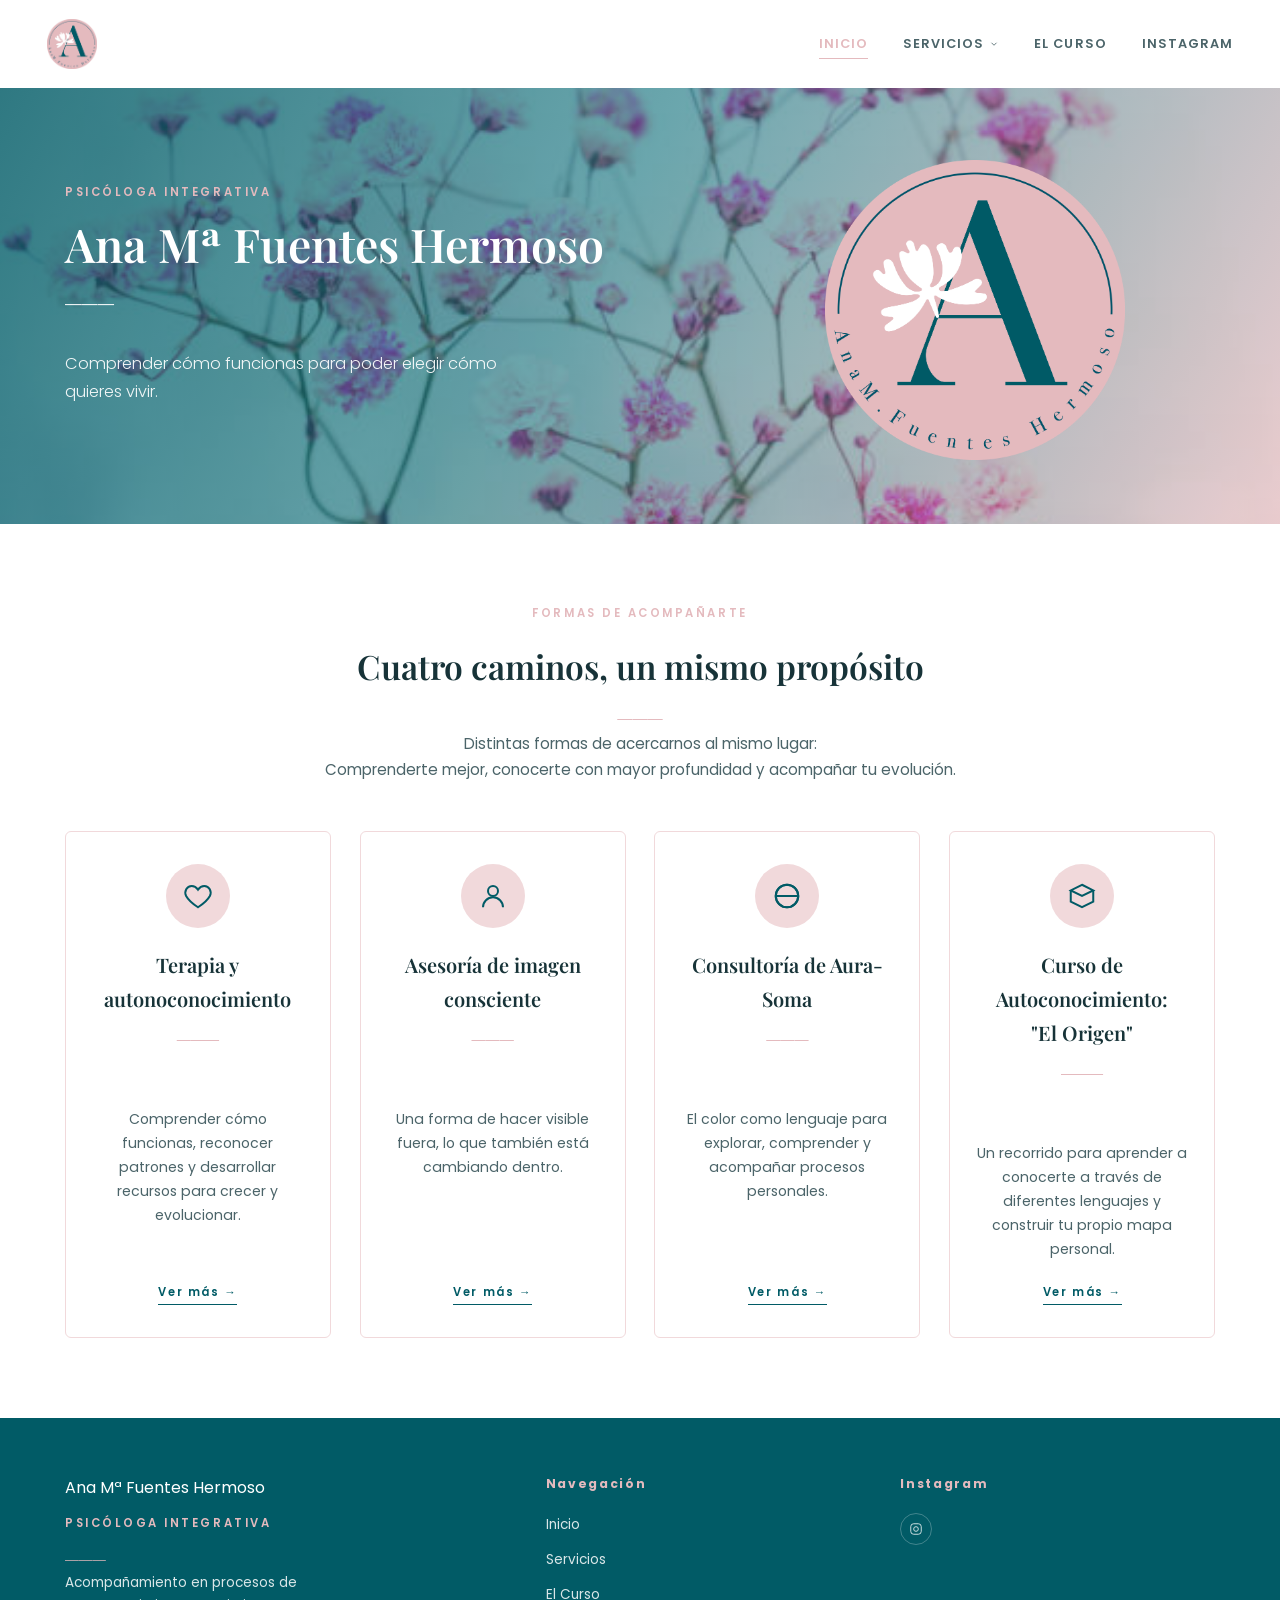
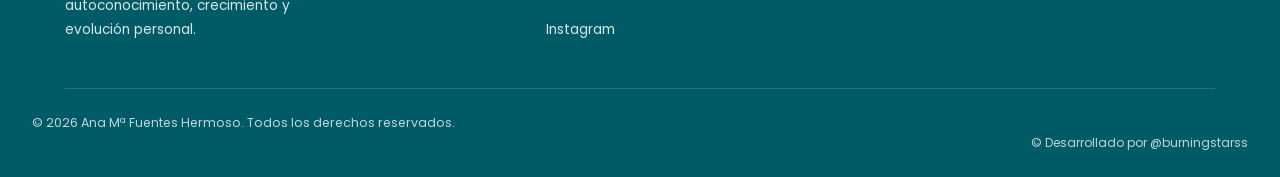
==== commit ea8d75f4: "últimos retoques del index y algun retoque de letras en headers de otras páginas" ====
--- a/index.html
+++ b/index.html
@@ -16,7 +16,6 @@
 <body>
 <header>
   <nav class="nav">
-    <!-- <a href="index.html" class="logo">Ana Mª Fuentes Hermoso</a> -->
     <a href="index.html" class="logo-slot" aria-label="Inicio">
       <img src="./assets/Logo.png" alt="Ana Mª Fuentes Hermoso" class="logo-nav-img">
     </a>
@@ -29,7 +28,7 @@
         <ul class="dropdown">
           <li><a href="terapias.html">Terapias</a></li>
           <li><a href="asesoria-imagen.html">Asesoría de Imagen</a></li>
-          <li><a href="aurasoma.html">Consultoría de Aurasoma</a></li>
+          <li><a href="aurasoma.html">Consultoría de Aura-Soma</a></li>
         </ul>
       </li>
       <li><a href="curso.html">EL CURSO</a></li>
@@ -64,7 +63,7 @@
   </div>
 </section>
 
-<!-- QUÉ OFREZCO -->
+<!-- formas de acompañarte -->
 <section>
   <div class="section-title">
     <span class="eyebrow">FORMAS DE ACOMPAÑARTE</span>
@@ -97,20 +96,13 @@
     </div>
     <div class="service-card">
       <div class="service-icon"><svg viewBox="0 0 24 24"><path d="M12 3l9 4.5-9 4.5-9-4.5L12 3z"/><path d="M3 7.5v9L12 21l9-4.5v-9"/></svg></div>
-      <h3>Curso de Autoconocimiento: "El Origen"</h3>
+      <h3>Curso de Autoconocimiento: <br>"El Origen"</h3>
       <p style="color: var(--pink);">―――</p>
       <p>Un recorrido para aprender a conocerte a través de diferentes lenguajes y construir tu propio mapa personal.</p>
       <a href="curso.html" class="link">Ver más →</a>
     </div>
   </div>
 </section>
-
-<!-- CTA -->
-<!-- <section class="cta-banner" id="contacto">
-  <h2>¿No sabes por dónde empezar?</h2>
-  <p>Escríbenos y te ayudamos a encontrar el servicio que mejor se adapta a tu momento actual.</p>
-  <a href="mailto:hola@nombreespacio.com" class="btn btn-light">Escríbenos</a>
-</section> -->
 
 <!-- PIE DE PÁGINA -->
 <footer>
--- a/assets/style.css
+++ b/assets/style.css
@@ -130,7 +130,8 @@
 
 /* ===== HEADER / NAV ===== */
 header {
-  background: var(--pink-soft);
+  /* background: var(--pink-soft); */
+  background: var(--white);
   position: sticky;
   top: 0;
   z-index: 100;
@@ -148,13 +149,6 @@
   margin: 0 auto;
   padding: 1.2rem 2rem;
 }
-
-/* .logo {
-  font-family: var(--font-serif);
-  font-size: 1.5rem;
-  letter-spacing: .06em;
-  color: var(--teal);
-} */
 
 /* Header logo in all pages */
 #logo { 
@@ -221,7 +215,7 @@
   bottom: 0;
   width: 0;
   height: 1px;
-  background: var(--teal);
+  background: var(--pink);
   transition: width .25s ease;
 }
 
@@ -231,7 +225,7 @@
 }
 
 .nav-links>li.active>a {
-  color: var(--teal);
+  color: var(--pink);
 }
 
 .has-dropdown>a {
@@ -454,13 +448,25 @@
   margin: 0 auto;
 }
 
-.service-card {
+/* .service-card {
   background: var(--white);
   border: 1px solid var(--pink-soft);
   border-radius: 6px;
   padding: 2.2rem 1.8rem;
   text-align: center;
   transition: transform .3s ease, box-shadow .3s ease;
+} */
+ .service-card {
+  background:var(--white); 
+  border:1px solid var(--pink-soft); 
+  border-radius:6px;
+  padding:2rem 1.6rem; 
+  text-align:center; 
+  transition:transform .3s ease, box-shadow .3s ease;
+  display:flex; 
+  flex-direction:column; 
+  align-items:center; 
+  height:100%;
 }
 
 .service-card:hover {
@@ -506,6 +512,7 @@
   color: var(--teal);
   border-bottom: 1px solid var(--teal);
   padding-bottom: 2px;
+  margin-top:auto;
 }
 
 /* ===== CONTENT BLOCKS (interior pages) ===== */
